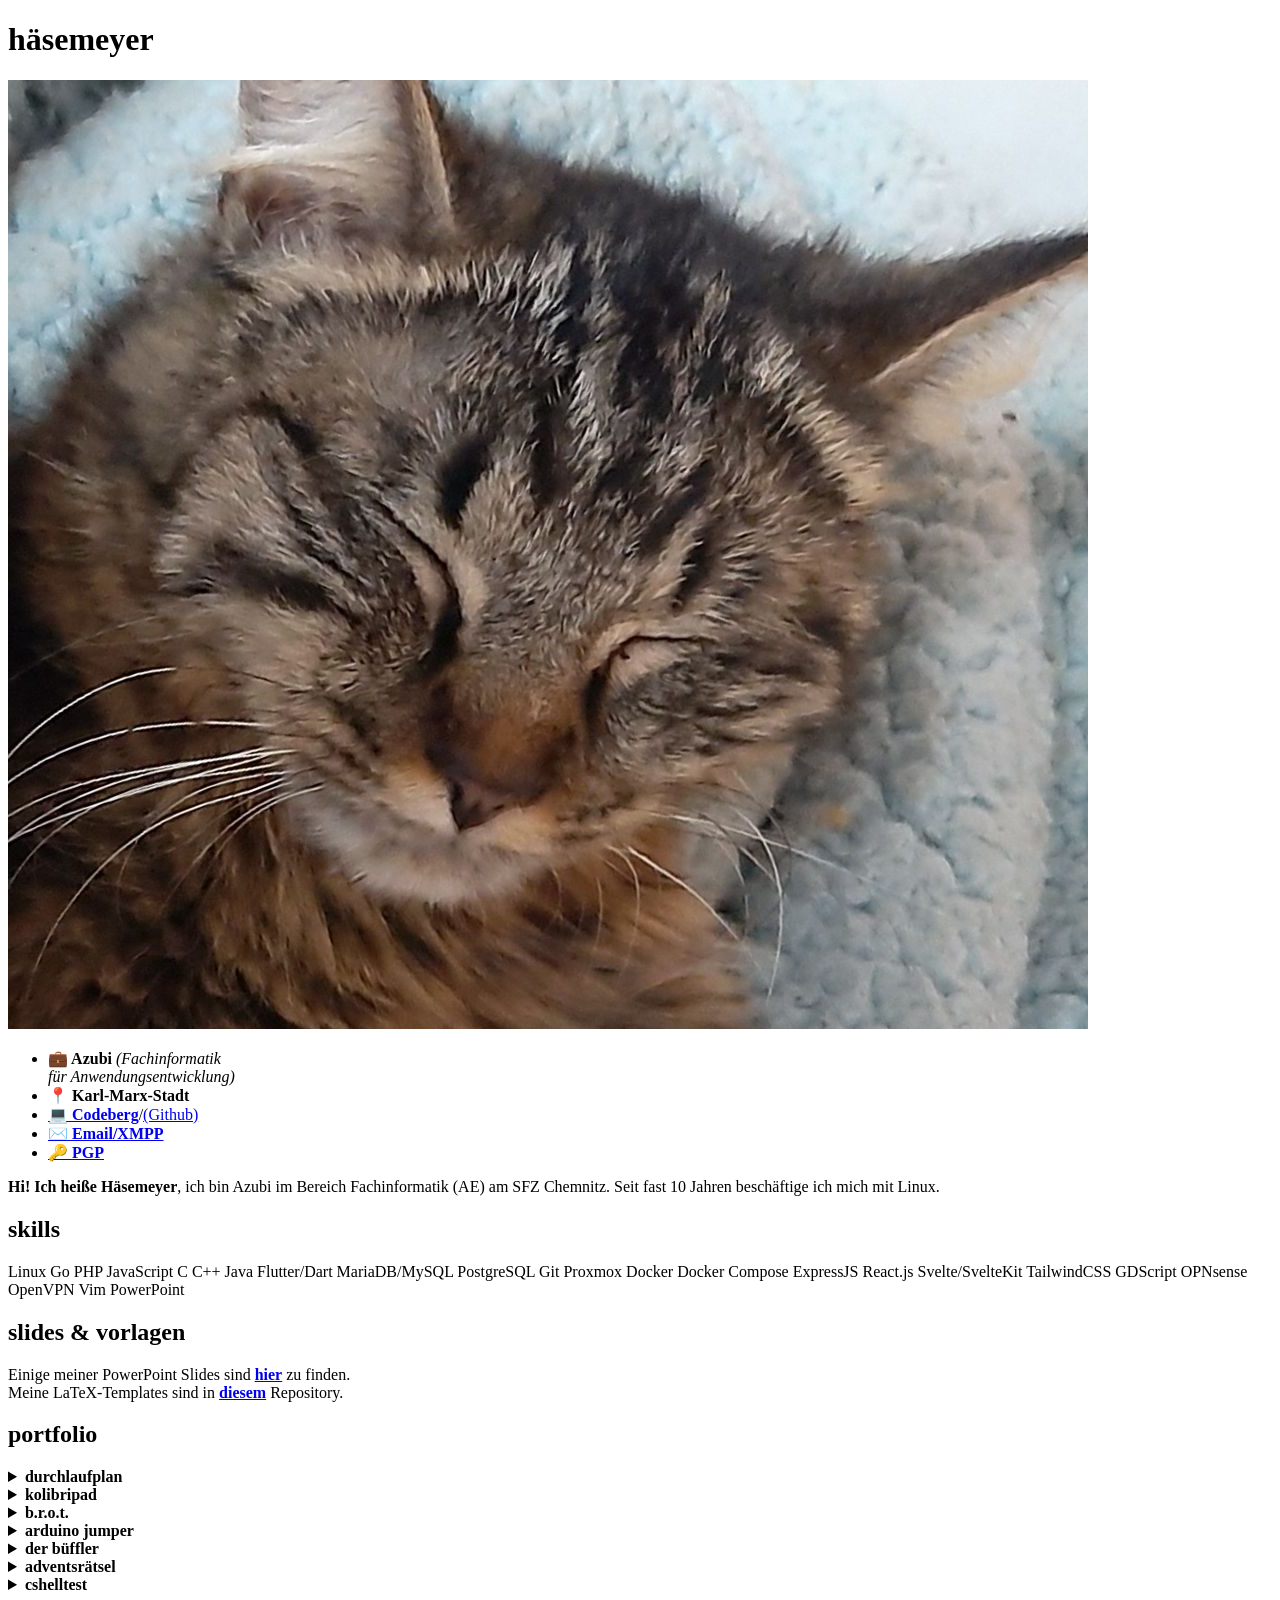
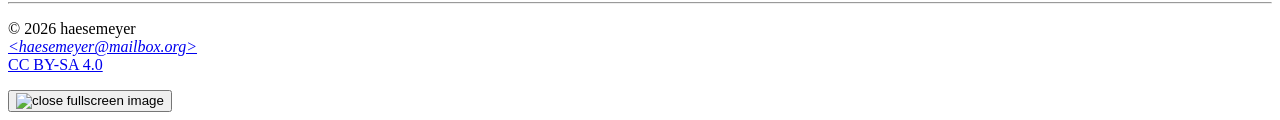
==== index.html @ 2babd820 "katze updaten" ====
<!DOCTYPE html>
<html>
<head>
	<meta charset="UTF-8">
	<meta name="viewport" content="width=device-width, initial-scale=1.0">
	<link rel="stylesheet" href="style.css">
	<link rel="icon" type="image/png" href="assets/rentier-kreis.png">
	<title>osthase.tech</title>
</head>
<body>

	<div id="content">

		<main>

			<div id="top">

				<h1>häsemeyer</h1>

				<div id="katze">
					<img src="assets/katze.jpg" alt="Foto meiner flauschigen kleinen Maine-Coon Katze" />
					<div class="display-none"></div>
				</div>

			</div>

			<section class="card" id="bio">
				<ul>
					<li><b>💼 Azubi</b> <i>(Fachinformatik<br> für Anwendungsentwicklung)</i></li>
					<li><b>📍 Karl-Marx-Stadt</b></li>
					<li><a href="https://codeberg.org/haesemeyer?tab=repositories" target="_blank" rel="noopener noreferrer"><b>💻 Codeberg</b></a>/<a href="https://github.com/haesemeyer-gh" target="_blank" rel="noopener noreferrer">(Github)</a></li>
					<li><a href="mailto:haesemeyer@mailbox.org"><b>✉️ Email/XMPP</b></a></li>
					<li><a href="https://codeberg.org/haesemeyer.gpg" target="_blank" rel="noopener noreferrer"><b>🔑 PGP</b></a></li>
				</ul>
			</section>

			<section>
				<p>
					<b>Hi! Ich heiße Häsemeyer</b>, ich bin Azubi im Bereich Fachinformatik (AE) am SFZ Chemnitz.
					Seit fast 10 Jahren beschäftige ich mich mit Linux.
				</p>
			</section>

		</main>

		<div class="vertical-line"></div>

		<div id="show">

			<section>

				<h2>skills</h2>

				<div id="skills">
					<span class="skill bg-text">Linux</span>
					<span class="skill bg-blue">Go</span>
					<span class="skill bg-purple">PHP</span>
					<span class="skill bg-yellow">JavaScript</span>
					<span class="skill bg-darkblue">C</span>
					<span class="skill bg-green">C++</span>
					<span class="skill bg-orange">Java</span>
					<span class="skill bg-blue">Flutter/Dart</span>
					<span class="skill bg-darkblue">MariaDB/MySQL</span>
					<span class="skill bg-darkblue">PostgreSQL</span>
					<span class="skill bg-red">Git</span>
					<span class="skill bg-orange">Proxmox</span>
					<span class="skill bg-blue">Docker</span>
					<span class="skill bg-blue">Docker Compose</span>
					<span class="skill bg-yellow">ExpressJS</span>
					<span class="skill bg-blue">React.js</span>
					<span class="skill bg-red">Svelte/SvelteKit</span>
					<span class="skill bg-blue">TailwindCSS</span>
					<span class="skill bg-darkblue">GDScript</span>
					<span class="skill bg-orange">OPNsense</span>
					<span class="skill bg-yellow">OpenVPN</span>
					<span class="skill bg-green">Vim</span>
					<span class="skill bg-red">PowerPoint</span>
				</div>

			</section>

			<section>

				<h2>slides & vorlagen</h2>

				<div class="pfbox">
					Einige meiner PowerPoint Slides sind <a href="https://codeberg.org/haesemeyer/slides/src/branch/master/README.md" target="_blank" rel="noopener noreferrer"><b>hier</b></a> zu finden.<br/>
					Meine LaTeX-Templates sind in <a href="https://codeberg.org/haesemeyer/latex" target="_blank" rel="noopener noreferrer"><b>diesem</b></a> Repository.
				</div>

			</section>


			<article id="portfolio">

				<h2>portfolio</h2>

				<!-- durchlaufplan -->
				<section class="portfolio-eintrag">
					<details>
						<summary><b>durchlaufplan</b></summary>
						<figure>
							<img src="assets/portfolio/durchlaufplan_01_planung.png" alt="" />
							<figcaption>Mock-Daten in einer nach Ausbilder gefilterten Übersicht über den Durchlaufplan.</figcaption>
						</figure>
						<p>
							Der <i>Durchlaufplan</i> ist ein Projekt, welches die alte, unübersichtliche und viel zu große
							"Durchlaufplan"-Excel-Tabelle des Kaufmännischen Bereichs ablösen und die Planung automatisieren soll.
							Der Durchlaufplan ist hauptsächlich in PHP geschrieben.
						</p>
						<p>
							<a href="https://github.com/SFZ-BBW-FI-Azubis/durchlaufplan" target="_blank" rel="noopener noreferrer">Repo (intern)</a>
						</p>
					</details>
				</section>

				<!-- kolibripad -->
				<section class="portfolio-eintrag">
					<details>
						<summary><b>kolibripad</b></summary>
						<figure>
							<img src="assets/portfolio/kolibripad_01_commands.png" alt="" />
							<figcaption>Eine geheime Botschaft wird mit KolibriPad verschlüsselt.</figcaption>
						</figure>
						<figure>
							<img src="assets/portfolio/kolibripad_02_keys.png" alt="" />
							<figcaption>Standard-Zeichensatz von KolibriPad<br>(88 Tasten ostdeutscher Schreibmaschinen)</figcaption>
						</figure>
						<p>
							<i>KolibriPad</i> ist eine einfache Implementation der <i>One Time Pad</i> Verschlüsselung.
							Es ist ein CLI-Programm geschrieben in Go mit Cobra.
						</p>
						<p>
							<a href="https://codeberg.org/haesemeyer/kolibripad" target="_blank" rel="noopener noreferrer">Repo</a>
						</p>
					</details>
				</section>

				<!-- brot -->
				<section class="portfolio-eintrag">
					<details>
						<summary><b>b.r.o.t.</b></summary>
						<figure>
							<img src="assets/portfolio/brot_01_titel.png" alt="" />
							<figcaption>Logo von B.R.O.T. - Beautiful RFID-Sensor of Time</figcaption>
						</figure>
						<figure>
							<img src="assets/portfolio/brot_03_uebersicht.png" alt="" />
							<figcaption>Übersicht über B.R.O.T.-Hardware: ESP32, LEDs, Lautsprecher, Display, RFID-Kartenleser und Uhr</figcaption>
						</figure>
						<p>
							<i>W.E.I.S.S./B.R.O.T.</i> ist ein Zeiterfassungssystem mit einem Arduino Nano ESP32.
							Azubis stempeln sich an dem <i>B.R.O.T.</i> mit ihrer Azubi-Karte ein.
							Nutzerverwaltung und Auswertung passieren über die <i>Wendige Einstempel-Internet-Server-Software</i>.
						</p>
						<p>
							Repos (intern):<br>
							<a href="https://github.com/SFZ-BBW-FI-Azubis/w.e.i.s.s." target="_blank" rel="noopener noreferrer">W.E.I.S.S.</a> /
							<a href="https://github.com/SFZ-BBW-FI-Azubis/b.r.o.t." target="_blank" rel="noopener noreferrer">B.R.O.T.</a>
						</p>
					</details>
				</section>

				<!-- arduino jumper -->
				<section class="portfolio-eintrag">
					<details>
						<summary><b>arduino jumper</b></summary>
						<figure>
							<img src="assets/portfolio/arduinojumper_01_gameplay.png" alt="" />
							<figcaption>Gameplay auf dem kleinen zweizeiligen LCD Bildschirm</figcaption>
						</figure>
						<figure>
							<img src="assets/portfolio/arduinojumper_02_hardware.png" alt="" />
							<figcaption>Alle unterstützten Hardware-Komponenten:<br>Displays, Eingabegeräte, LEDs, Lautsprecher und ganz viel Kabelsalat</figcaption>
						</figure>
						<p>
							<i>Arduino Jumper</i> ist ein Endless Runner, ähnlich wie das Chrome Dinosaurier Spiel, für unsere Arduino Baukästen.
							Es unterstützt viele optionale Bauteile, kann aber auch einfach mit Display und Gamepad gespielt werden.
							Ziel des Spiels ist es, so lange wie möglich zu überleben und dabei so viele Münzen wie möglich einzusammeln, ohne in einen Kaktus zu springen!
						</p>
						<p>
							<a href="https://github.com/SFZ-BBW-FI-Azubis/arduino-jumper" target="_blank" rel="noopener noreferrer">Repo</a> /
							<a href="https://effective-adventure-qr6v4yj.pages.github.io/arduino-jumper/" target="_blank" rel="noopener noreferrer">Dokumentation (intern)</a>
						</p>
					</details>
				</section>

				<!-- büffler -->
				<section class="portfolio-eintrag">
					<details>
						<figure>
							<img src="assets/portfolio/bueffler_01_kalenderansicht.png" alt="" />
							<figcaption><i>Der Büffler: Kalenderansicht - Es steht morgen ein Termin ("Klassenarbeit SQL" im Fach Datenbanken) an</i></figcaption>
						</figure>
						<summary><b>der büffler</b></summary>
						<p>
							<i>Der Büffler</i> ist ein kollaborativer Terminkalender für die Berufsschule.
							Nutzer können ganz einfach neue Termine (z.B. für Klassenarbeiten) erstellen und gemeinsam Notizen bearbeiten.
							E-Mail Digests und mobile Push-Benachrichtigungen erinnern die Azubis daran, dass eine Arbeit ansteht!
							Backend geschrieben in ExpressJS.
						</p>
						<p>
							<a href="https://github.com/SFZ-BBW-FI-Azubis/der_bueffler" target="_blank" rel="noopener noreferrer">Repo (intern)</a> /
							<a href="https://github.com/haesemeyer-gh/der_bueffler" target="_blank" rel="noopener noreferrer">Repo (klon)</a>
						</p>
					</details>
				</section>

				<!-- adventsrätsel -->
				<section class="portfolio-eintrag">
					<details>
						<summary><b>adventsrätsel</b></summary>
						<figure>
							<img src="assets/portfolio/advent_01_questions.png" alt="" />
							<figcaption><i>"Santa has Questions": Quiz</i></figcaption>
						</figure>
						<figure>
							<img src="assets/portfolio/advent_02_hanging.png" alt="" />
							<figcaption><i>"Hanging with Santa": Galgenmännchen</i></figcaption>
						</figure>
						<figure>
							<img src="assets/portfolio/advent_03_jumble.png" alt="" />
							<figcaption><i>"Santas jolly Jumble": Memory</i></figcaption>
						</figure>
						<p>
							Zu unserem Adventskalender habe ich unter anderem die Weihnachtsrätsel beigetragen.
							Das Backend ist in Go mit Gin und Gorilla Websockets geschrieben.
							Die Sieger der Spiele konnten sich für ein Gewinnspiel qualifizieren.
						</p>
						<p>
							<a href="https://github.com/SFZ-BBW-FI-Azubis/Advent-25" target="_blank" rel="noopener noreferrer">Repo (intern)</a>
						</p>
					</details>
				</section>

				<!-- cshelltest -->
				<section class="portfolio-eintrag">
					<details>
						<summary><b>cshelltest</b></summary>
						<figure>
							<img src="assets/portfolio/cshelltest_01_example.png" alt="" />
							<figcaption>Cshelltest in Aktion: Befehle ausführen</figcaption>
						</figure>
						<p>
							<i>Cshelltest</i> ist eine einfache Shell (geschrieben in C) um die Sprache zu lernen.
							Sie auch eine Skriptsprache!
						</p>
						<p>
							<a href="https://github.com/haesemeyer-gh/cshelltest" target="_blank" rel="noopener noreferrer">Repo (intern)</a>
						</p>
					</details>
				</section>

			</article>

		</div>

	</div>

	<footer>
		<hr />
		<p>
			© 2026 haesemeyer<br>
			<a href="mailto:haesemeyer@mailbox.org"><i>&lthaesemeyer@mailbox.org&gt</i></a><br>
			<a href="LICENSE.md" target="_blank" rel="noopener noreferrer">CC BY-SA 4.0</a><br>
		</p>
	</footer>

	<div id="fullscreen-img" class="display-none">
		<div>
			<div>
				<button id="fullscreen-close">
					<div>
						<img title="close fullscreen image" alt="close fullscreen image" src="assets/icons/exit-fullscreen.svg" />
					</div>
				</button>
				<div>
					<div id="fullscreen-src"></div>
				</div>
			</div>
		</div>
	</div>

	<script src="scripts/fullscreen-image.js"></script>
	<script src="scripts/katzenbeschleunigungsanlage.js"></script>

</body>
</html>
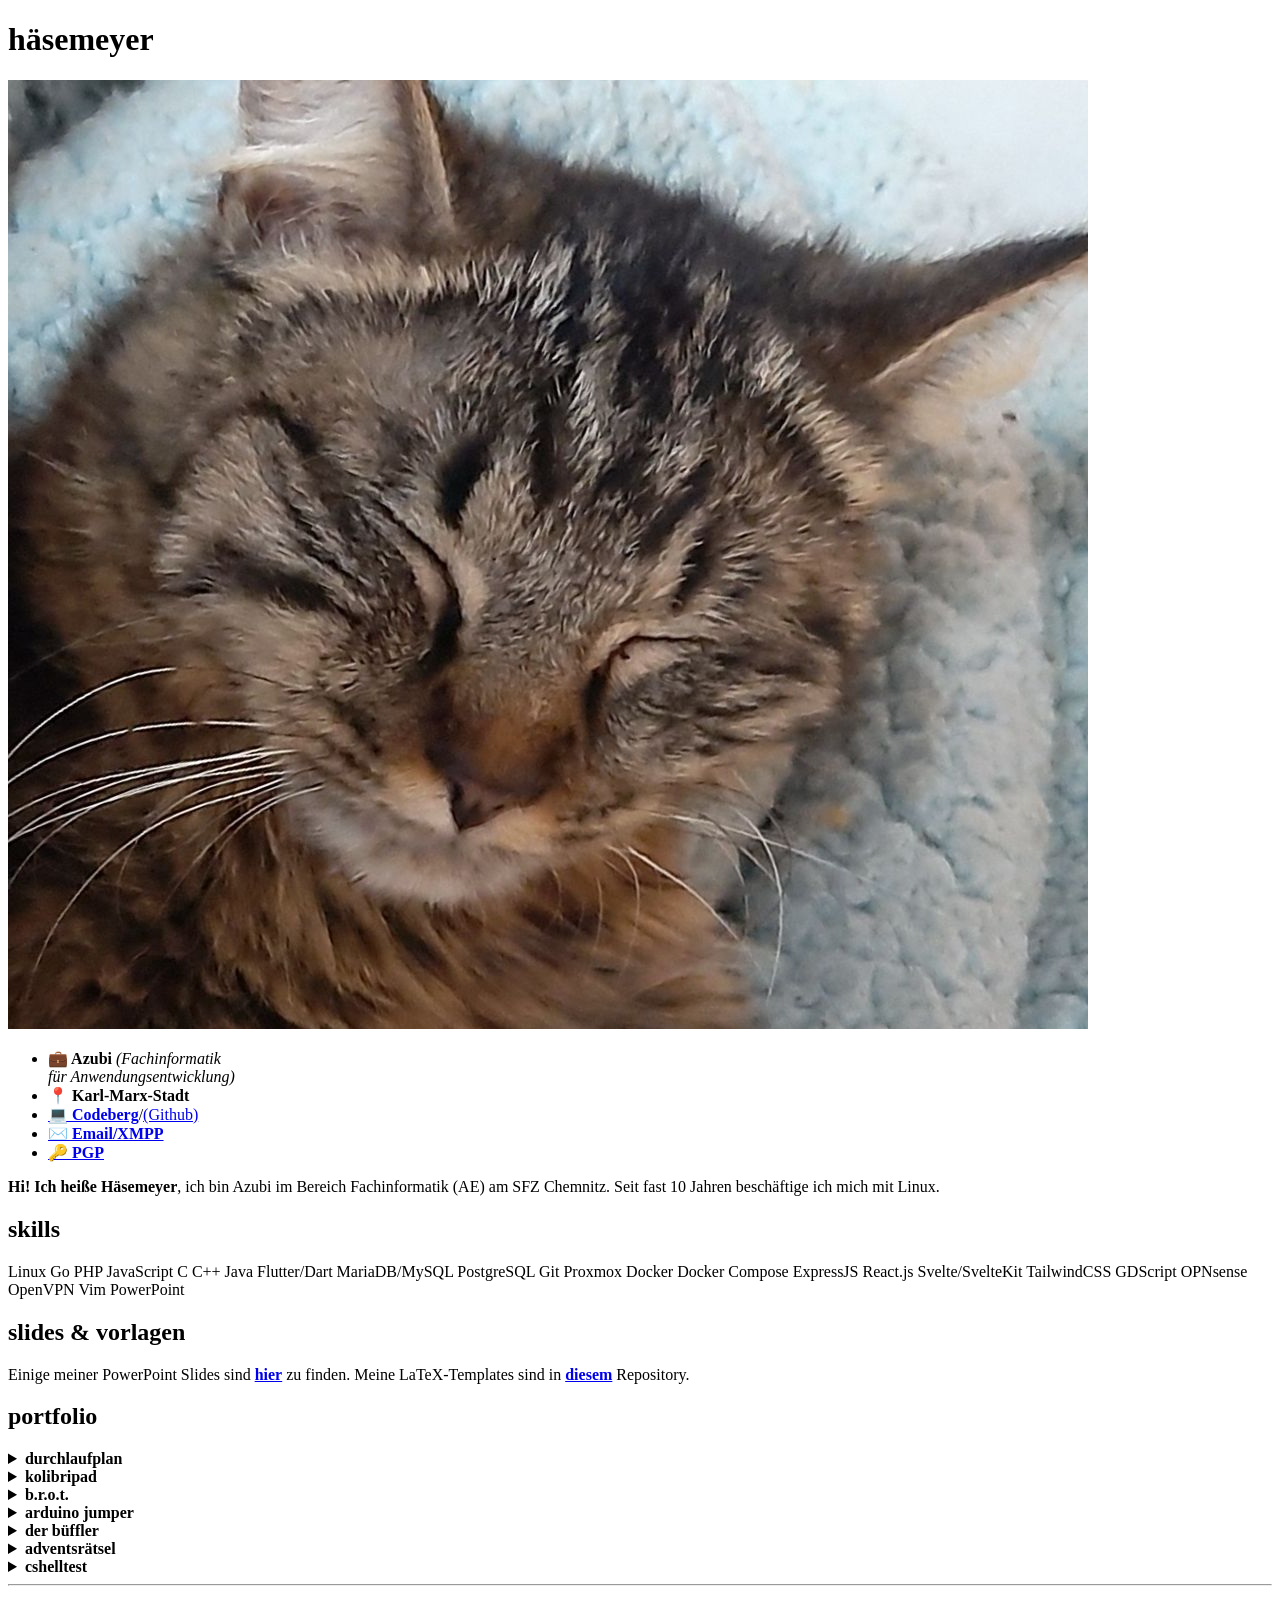
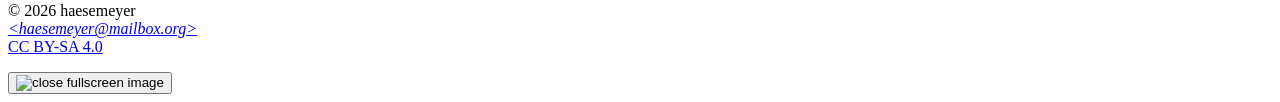
==== commit 28e7b454: "latex templates auf seite verlinken" ====
--- a/index.html
+++ b/index.html
@@ -18,7 +18,7 @@
 				<h1>häsemeyer</h1>
 
 				<div id="katze">
-					<img src="assets/katze.jpg" alt="Foto meiner flauschigen kleinen Maine-Coon Katze" />
+					<img src="assets/katze.jpg" alt="Katze" />
 					<div class="display-none"></div>
 				</div>
 
@@ -84,7 +84,7 @@
 				<h2>slides & vorlagen</h2>
 
 				<div class="pfbox">
-					Einige meiner PowerPoint Slides sind <a href="https://codeberg.org/haesemeyer/slides/src/branch/master/README.md" target="_blank" rel="noopener noreferrer"><b>hier</b></a> zu finden.<br/>
+					Einige meiner PowerPoint Slides sind <a href="https://codeberg.org/haesemeyer/slides/src/branch/master/README.md" target="_blank" rel="noopener noreferrer"><b>hier</b></a> zu finden.
 					Meine LaTeX-Templates sind in <a href="https://codeberg.org/haesemeyer/latex" target="_blank" rel="noopener noreferrer"><b>diesem</b></a> Repository.
 				</div>
 
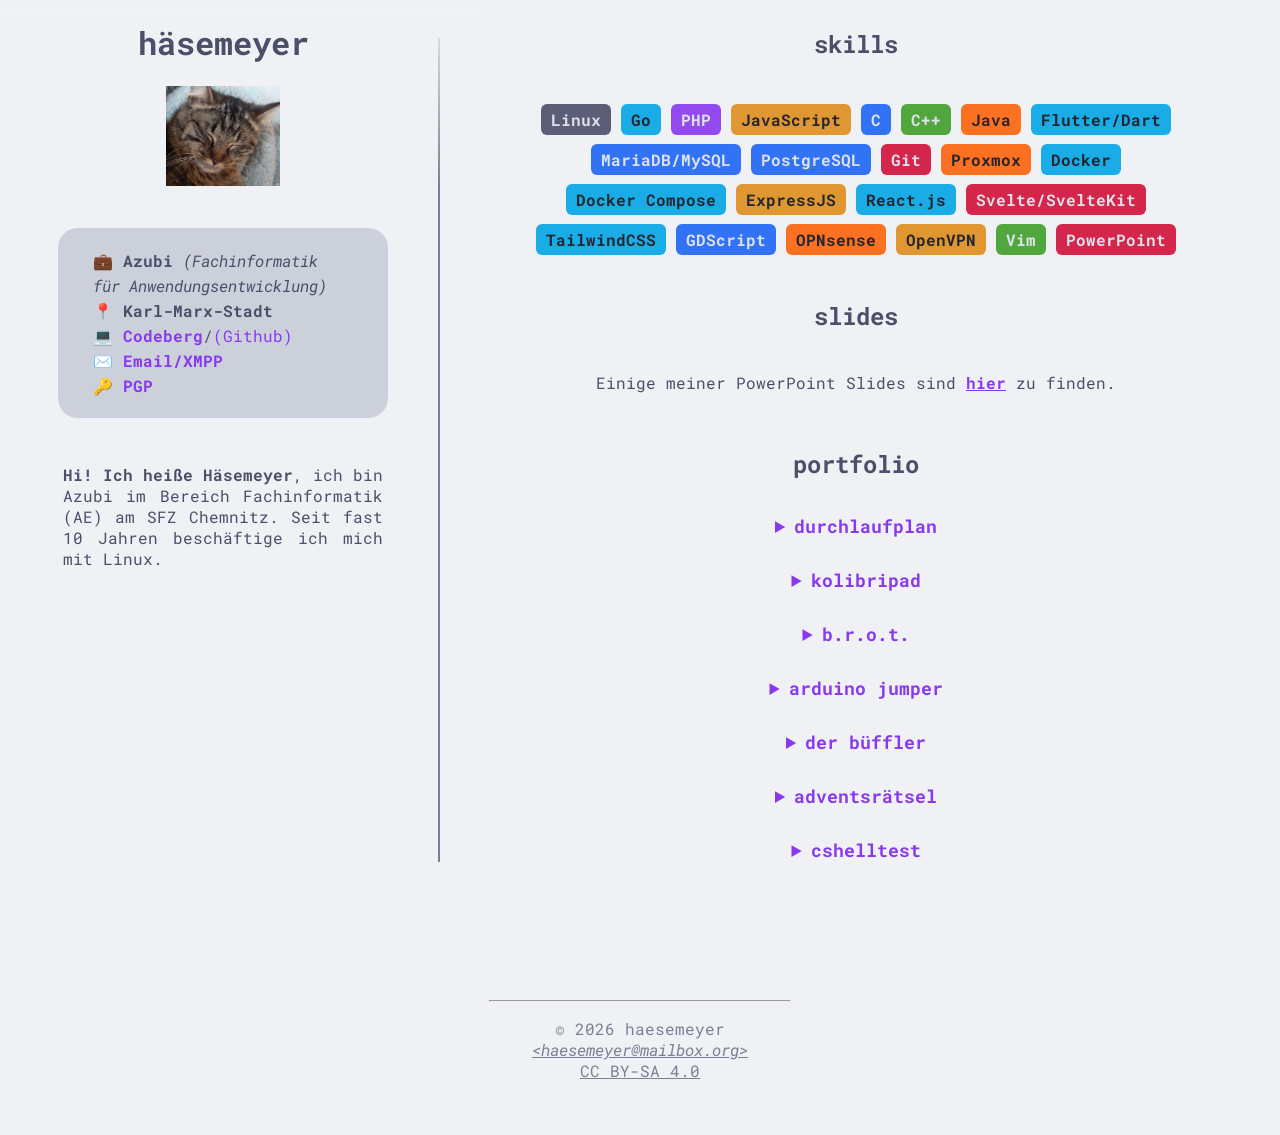
==== commit 7b713ea7: "portfolio: durchlaufplan" ====
--- a/index.html
+++ b/index.html
@@ -81,11 +81,10 @@
 
 			<section>
 
-				<h2>slides & vorlagen</h2>
+				<h2>slides</h2>
 
 				<div class="pfbox">
 					Einige meiner PowerPoint Slides sind <a href="https://codeberg.org/haesemeyer/slides/src/branch/master/README.md" target="_blank" rel="noopener noreferrer"><b>hier</b></a> zu finden.
-					Meine LaTeX-Templates sind in <a href="https://codeberg.org/haesemeyer/latex" target="_blank" rel="noopener noreferrer"><b>diesem</b></a> Repository.
 				</div>
 
 			</section>
--- a/style.css
+++ b/style.css
@@ -0,0 +1,416 @@
+/* Fonts */
+
+@import url('https://fonts.googleapis.com/css2?family=Libertinus+Mono&family=Roboto+Mono:ital,wght@0,100..700;1,100..700&display=swap');
+
+body {
+	font-family: "Roboto Mono", monospace;
+	font-optical-sizing: auto;
+}
+
+/* Colors */
+
+body {
+	background-color: #eff1f5;
+	color: #4c4f69;
+	accent-color: #8839ef;
+}
+a {
+	color: #8839ef;
+}
+footer,
+footer a {
+	color: #7c7f93;
+}
+.card {
+	background-color: #ccd0da;
+}
+.vertical-line {
+	background-color: #7c7f93;
+}
+#top {
+	background: linear-gradient(180deg, rgb(239, 241, 245) 0%, rgba(255, 255, 255, 0) 100%);
+}
+.portfolio-eintrag summary {
+	color: #8839ef;
+}
+.portfolio-eintrag figcaption {
+	color: #6c6f85;
+}
+.portfolio-eintrag details:open {
+	border-color: #9ca0b0;
+}
+.bg-pink,
+.bg-orange,
+.bg-yellow,
+.bg-blue {
+	color: #11111b;
+}
+.bg-red,
+.bg-green,
+.bg-darkblue,
+.bg-purple,
+.bg-text {
+	color: #dce0e8;
+}
+.bg-pink {
+	background-color: #ea76cb;
+}
+.bg-red {
+	background-color: #d20f39;
+}
+.bg-orange {
+	background-color: #fe640b;
+}
+.bg-yellow {
+	background-color: #df8e1d;
+}
+.bg-green {
+	background-color: #40a02b;
+}
+.bg-blue {
+	background-color: #04a5e5;
+}
+.bg-darkblue {
+	background-color: #1e66f5;
+}
+.bg-purple {
+	background-color: #8839ef;
+}
+.bg-text {
+	background-color: #4c4f69;
+}
+
+@media (prefers-color-scheme: dark) {
+
+	body {
+		background-color: #1e1e2e;
+		color: #cdd6f4;
+		accent-color: #cba6f7;
+	}
+	a {
+		color: #cba6f7;
+	}
+	footer,
+	footer a {
+		color: #9399b2;
+	}
+	.card {
+		background-color: #313244;
+	}
+	.vertical-line {
+		background-color: #9399b2;
+	}
+	#top {
+		background: linear-gradient(180deg, rgba(30, 30, 46, 1) 0%, rgba(255, 255, 255, 0) 100%);
+	}
+	.portfolio-eintrag summary {
+		color: #cba6f7;
+	}
+	.portfolio-eintrag figcaption {
+		color: #a6adc8;
+	}
+	.portfolio-eintrag details:open {
+		border-color: #6c7086;
+	}
+	.bg-pink,
+	.bg-orange,
+	.bg-yellow,
+	.bg-blue,
+	.bg-red,
+	.bg-green,
+	.bg-darkblue,
+	.bg-purple,
+	.bg-text {
+		color: #11111b;
+	}
+	.bg-pink {
+		background-color: #f5c2e7;
+	}
+	.bg-red {
+		background-color: #f38ba8;
+	}
+	.bg-orange {
+		background-color: #fab387;
+	}
+	.bg-yellow {
+		background-color: #f9e2af;
+	}
+	.bg-green {
+		background-color: #a6e3a1;
+	}
+	.bg-blue {
+		background-color: #89dceb;
+	}
+	.bg-darkblue {
+		background-color: #89b4fa;
+	}
+	.bg-purple {
+		background-color: #cba6f7;
+	}
+	.bg-text {
+		background-color: #cdd6f4;
+	}
+
+}
+
+/* General Layout */
+
+#content {
+	width: 100%;
+	display: flex;
+	flex-direction: row;
+	justify-content: space-between;
+	@media (width < 56rem) {
+		display: flex;
+		flex-direction: column;
+		align-items: center;
+	}
+}
+#show {
+	flex-grow: 1;
+}
+#content .vertical-line {
+	@media (width < 56rem) {
+		display: none;
+	}
+}
+
+.vertical-line {
+	margin: 30px 0;
+	width: 2px;
+}
+
+body,
+main,
+#show,
+#top,
+#katze,
+.portfolio-eintrag details,
+.portfolio-eintrag figure,
+#fullscreen-img > div {
+	display: flex;
+	flex-direction: column;
+	align-items: center;
+}
+
+h1 {
+	text-align: center;
+}
+h2 {
+	text-align: center;
+}
+
+main {
+	margin: 0 50px;
+}
+
+footer {
+	margin: 100px 20px 30px 20px;
+	text-align: center;
+}
+footer > hr {
+	width: 300px;
+}
+
+/* Profile */
+
+.card {
+	margin: 5px;
+	padding: 5px;
+	border-radius: 20px;
+}
+
+#bio {
+	margin: 30px 0;
+	ul {
+		margin: 0 15px;
+		padding: 15px;
+		line-height: 25px;
+		list-style-type: none;
+	}
+	a {
+		text-decoration: none;
+	}
+}
+
+main p {
+	text-align: justify;
+}
+
+main p,
+#bio {
+	width: 320px;
+}
+
+/* Katze */
+
+#top {
+	top: 0;
+	width: 40%;
+}
+@media (width >= 56rem) {
+	#top {
+		position: fixed;
+	}
+	#bio {
+		margin: 220px 0 30px 0;
+	}
+}
+
+#katze {
+	position: relative;
+}
+#katze > img {
+	animation: katze 4s ease-out infinite;
+	height: 100px;
+}
+#katze > div {
+	position: absolute;
+	bottom: 0;
+	width: 100%;
+	height: 70px;
+	background-size: ccover;
+	background-position: top;
+	background-repeat: no-repeat;
+	background-image: url("assets/explosion.gif");
+}
+@keyframes katze {
+	0% {
+		transform: scaleX(1);
+	}
+	50% {
+		transform: scaleX(2);
+	}
+	100% {
+		transform: scaleX(1);
+	}
+}
+
+/* Portfolio */
+
+#skills,
+.pfbox {
+	max-width: 650px;
+	padding: 20px;
+	text-align: center;
+}
+
+#skills {
+	line-height: 250%;
+}
+.skill {
+	transition: all 200ms ease-in-out;
+	border-radius: 6px;
+	padding: 5px 10px;
+	font-weight: bold;
+	white-space: nowrap;
+	opacity: 0.9;
+}
+.skill:hover {
+	padding: 6px 14px;
+	opacity: 1;
+}
+
+#portfolio {
+	max-width: 650px;
+	margin: 15px 20px
+}
+.portfolio-eintrag details:open {
+	margin: 0 0 1px 0;
+	border-width: 2px;
+	border-style: dashed;
+}
+.portfolio-eintrag details,
+.portfolio-eintrag figure {
+	margin: 0;
+	padding: 15px;
+	text-align: justify;
+}
+.portfolio-eintrag summary {
+	transition: all 300ms ease-out;
+	font-size: large;
+	text-align: center;
+	cursor: pointer;
+}
+.portfolio-eintrag summary:hover {
+	letter-spacing: 2px;
+}
+.portfolio-eintrag img {
+	width: 100%;
+	max-width: 300px;
+	cursor: pointer;
+}
+.portfolio-eintrag figcaption {
+	margin: 10px;
+	font-size: small;
+	text-align: center;
+}
+
+/* Fullscreen Image */
+
+.display-none {
+	display: none;
+}
+
+#fullscreen-img {
+	position: fixed;
+	top: 0;
+	left: 0;
+	width: 100vw;
+	height: 100vh;
+	box-sizing: border-box;
+	padding: 6.25rem;
+	@media (width < 64rem) {
+		padding: 3rem;
+	}
+	@media (width < 48rem) {
+		padding: 0;
+	}
+	background-color: rgba(24, 24, 37, 0.5);
+}
+#fullscreen-img > div {
+	height: 100%;
+}
+#fullscreen-img > div > div {
+	width: 100%;
+	height: 100%;
+	position: relative;
+}
+#fullscreen-close {
+	position: absolute;
+	top: 0;
+	right: 30px;
+	border: none;
+	background: none;
+	font-size: xx-large;
+	cursor: pointer;
+	div {
+		padding: 15px;
+		background: radial-gradient(circle,rgba(205, 214, 244, 0.8) 0%, rgba(0, 0, 0, 0.0) 50%, rgba(0, 0, 0, 0.0) 100%);
+		img {
+			transition: all 150ms ease-out;
+			width: 25px;
+			height: 25px;
+			margin: 15px;
+			@media (width < 48rem) {
+				margin: 10px;
+			}
+			opacity: 0.8;
+		}
+		img:hover {
+			filter: drop-shadow(0 3px 5px rgba(205, 214, 244, 1));
+		}
+	}
+}
+#fullscreen-img > div > div > div {
+	width: 100%;
+	height: 100%;
+	#fullscreen-src {
+		width: 100%;
+		height: 100%;
+		background-size: contain;
+		background-position: center;
+		background-repeat: no-repeat;
+	}
+}
+
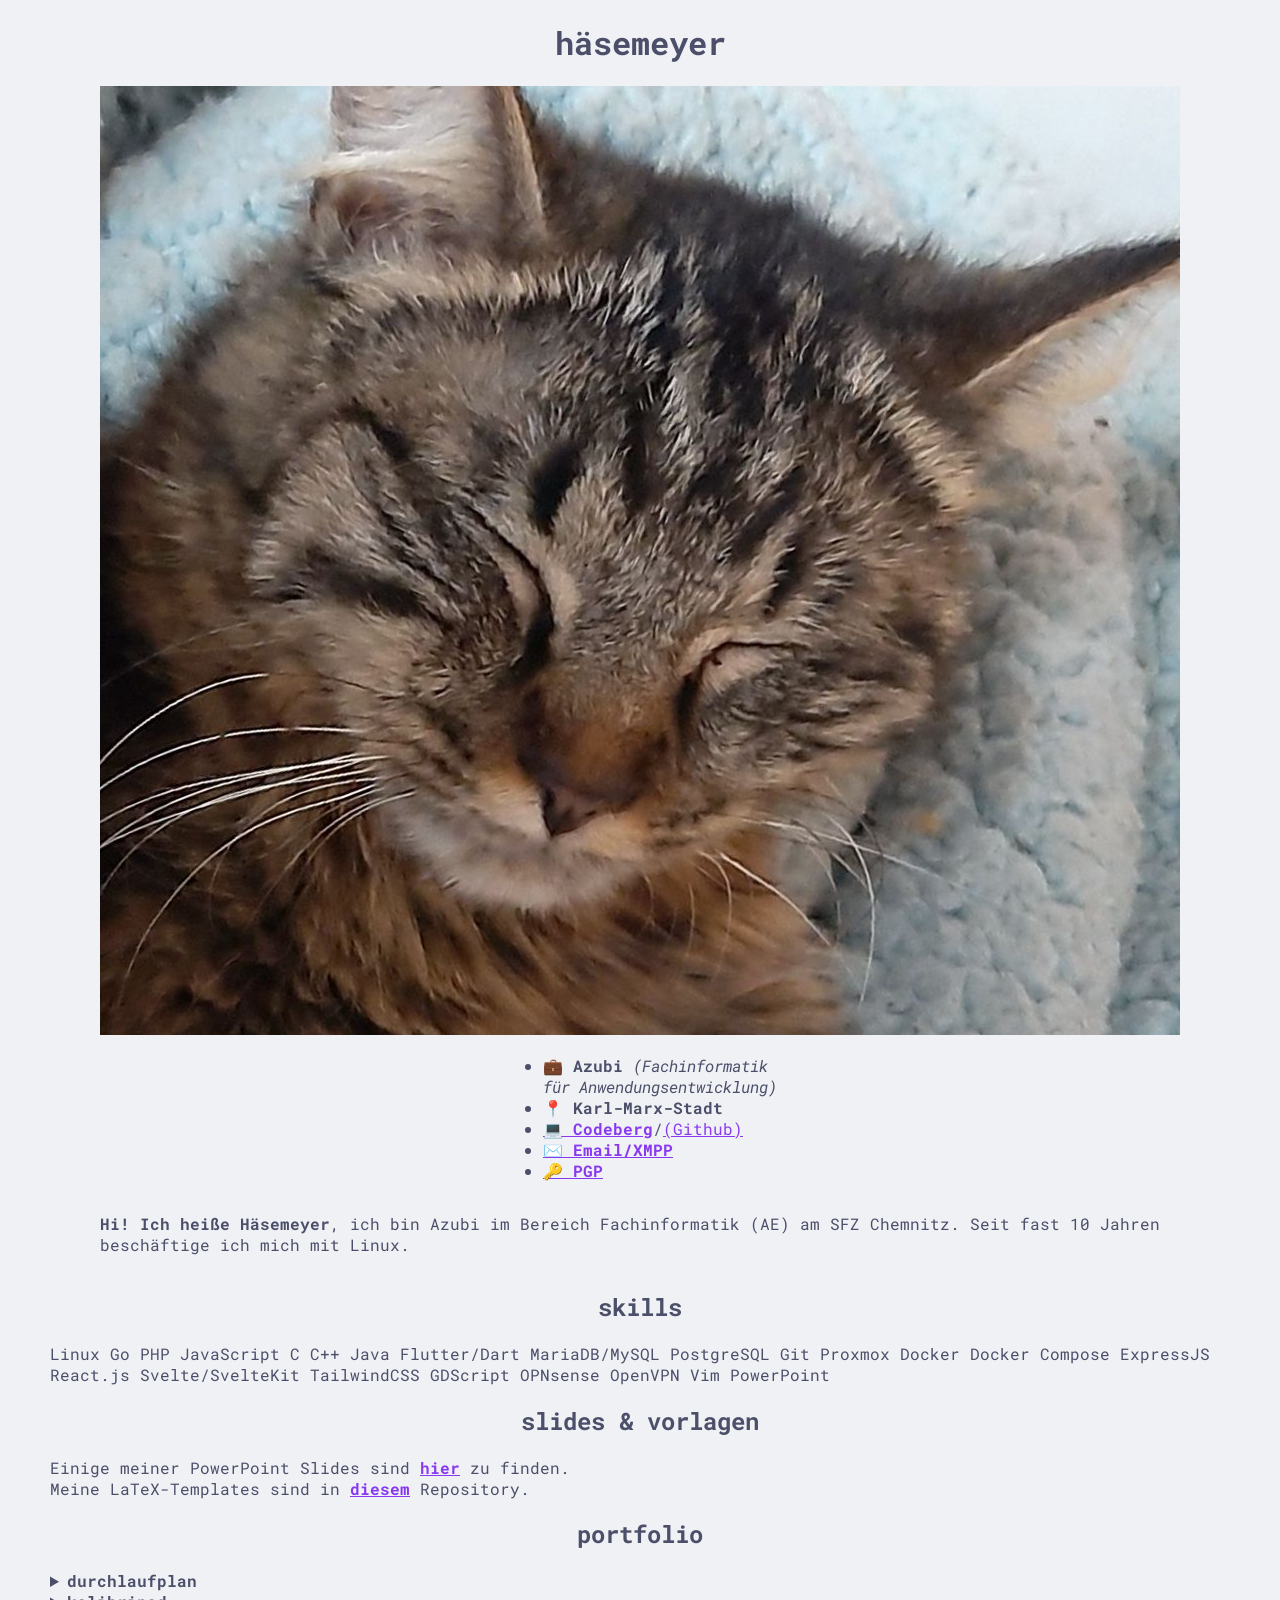
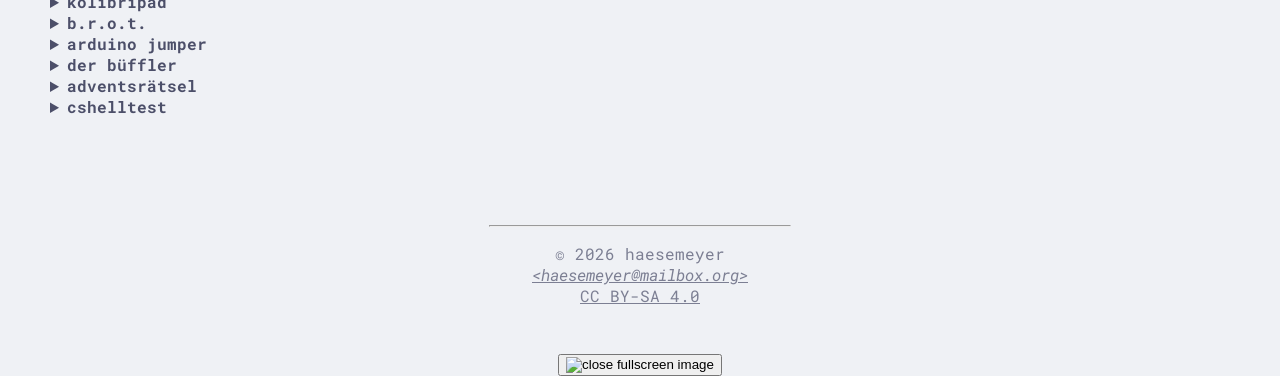
==== commit 4fc56613: "haupt-domain verändern" ====
--- a/index.html
+++ b/index.html
@@ -3,9 +3,14 @@
 <head>
 	<meta charset="UTF-8">
 	<meta name="viewport" content="width=device-width, initial-scale=1.0">
-	<link rel="stylesheet" href="style.css">
-	<link rel="icon" type="image/png" href="assets/rentier-kreis.png">
-	<title>osthase.tech</title>
+	<link rel="stylesheet" href="assets/style.css">
+	<link rel="icon" type="image/png" href="assets/katze.png">
+	<title>häsemeyer</title>
+	<meta property="og:title" content="häsemeyer">
+	<meta property="og:description" content="Hi! Ich heiße Häsemeyer, ich bin Azubi im Bereich Fachinformatik (AE) am SFZ Chemnitz. Seit fast 10 Jahren beschäftige ich mich mit Linux.">
+	<meta property="og:url" content="https://haesemeyer.dev">
+	<meta property="og:image" content="assets/banner.jpg">
+	<meta property="og:type" content="website">
 </head>
 <body>
 
@@ -18,7 +23,7 @@
 				<h1>häsemeyer</h1>
 
 				<div id="katze">
-					<img src="assets/katze.jpg" alt="Katze" />
+					<img src="assets/banner.jpg" alt="Foto meiner flauschigen kleinen Maine-Coon Katze" />
 					<div class="display-none"></div>
 				</div>
 
@@ -81,10 +86,11 @@
 
 			<section>
 
-				<h2>slides</h2>
+				<h2>slides & vorlagen</h2>
 
 				<div class="pfbox">
-					Einige meiner PowerPoint Slides sind <a href="https://codeberg.org/haesemeyer/slides/src/branch/master/README.md" target="_blank" rel="noopener noreferrer"><b>hier</b></a> zu finden.
+					Einige meiner PowerPoint Slides sind <a href="https://codeberg.org/haesemeyer/slides/src/branch/master/README.md" target="_blank" rel="noopener noreferrer"><b>hier</b></a> zu finden.<br/>
+					Meine LaTeX-Templates sind in <a href="https://codeberg.org/haesemeyer/latex" target="_blank" rel="noopener noreferrer"><b>diesem</b></a> Repository.
 				</div>
 
 			</section>
--- a/assets/style.css
+++ b/assets/style.css
@@ -0,0 +1,65 @@
+/* Fonts */
+
+@import url('https://fonts.googleapis.com/css2?family=Libertinus+Mono&family=Roboto+Mono:ital,wght@0,100..700;1,100..700&display=swap');
+
+body {
+	font-family: "Libertinus Mono", "Roboto Mono", monospace;
+	font-optical-sizing: auto;
+}
+
+/* Colors */
+
+body {
+	background-color: #eff1f5;
+	color: #4c4f69;
+	accent-color: #8839ef;
+}
+a {
+	color: #8839ef;
+}
+footer,
+footer a {
+	color: #7c7f93;
+}
+@media (prefers-color-scheme: dark) {
+	body {
+		background-color: #1e1e2e;
+		color: #cdd6f4;
+		accent-color: #cba6f7;
+	}
+	a {
+		color: #cba6f7;
+	}
+	footer,
+	footer a {
+		color: #9399b2;
+	}
+}
+
+/* General Layout */
+
+body,
+main {
+	display: flex;
+	flex-direction: column;
+	align-items: center;
+	margin: 0 50px;
+}
+
+main > img {
+	width: 256px;
+	height: 256px;
+}
+
+h1, h2, h3, h4, h5, h6 {
+	text-align: center;
+}
+
+footer {
+	margin: 100px 20px 30px 20px;
+	text-align: center;
+}
+footer > hr {
+	width: 300px;
+}
+
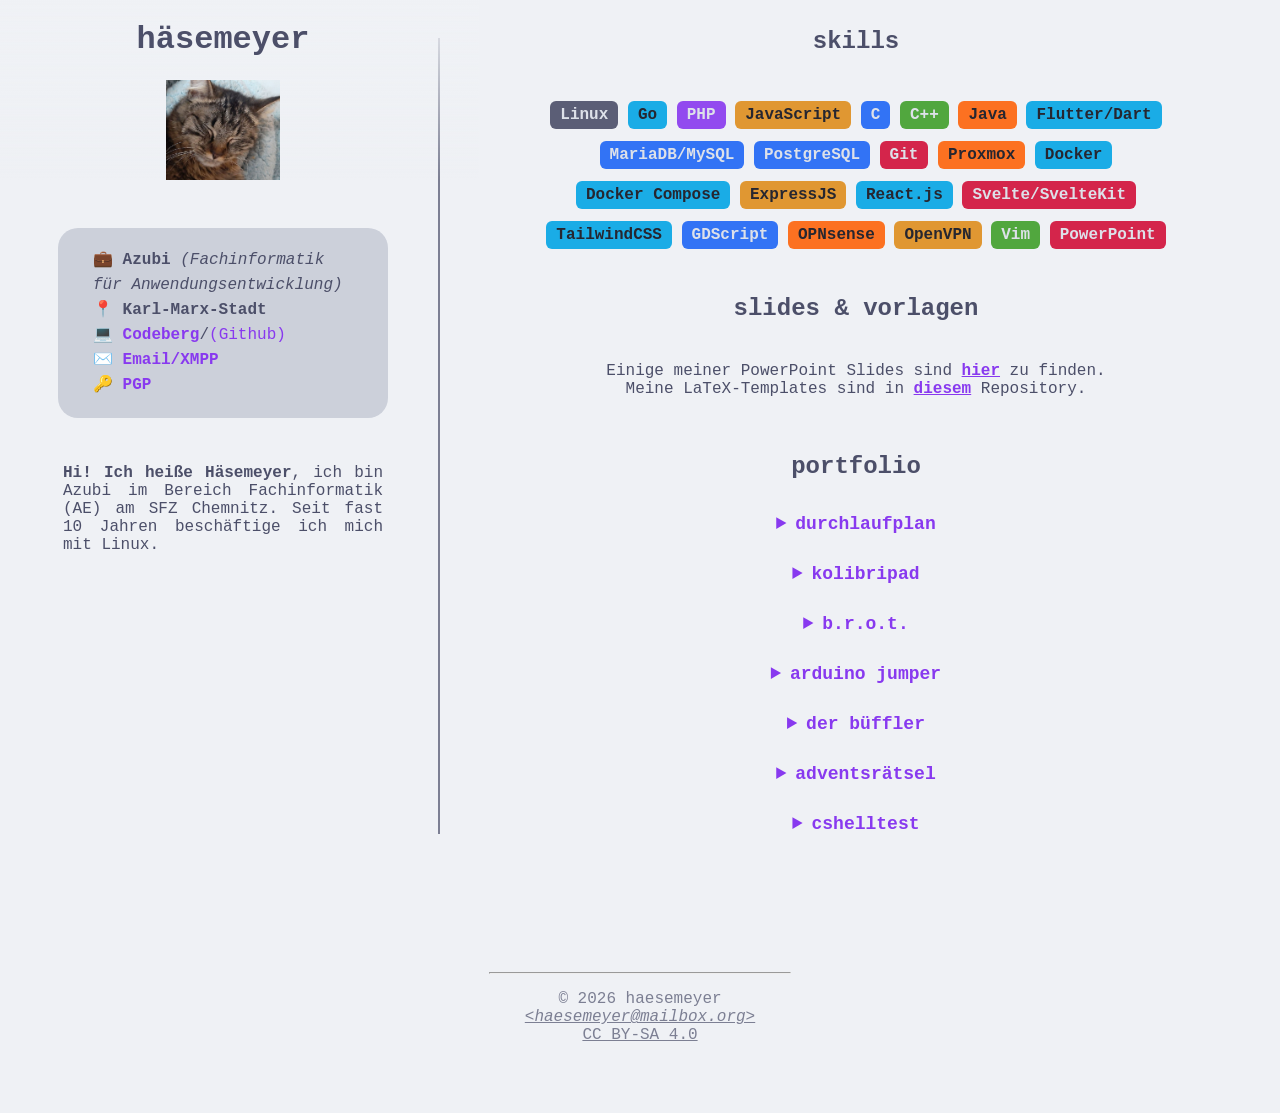
==== commit 11dddcae: "catify seite erstellt" ====
--- a/index.html
+++ b/index.html
@@ -22,10 +22,12 @@
 
 				<h1>häsemeyer</h1>
 
-				<div id="katze">
-					<img src="assets/banner.jpg" alt="Foto meiner flauschigen kleinen Maine-Coon Katze" />
-					<div class="display-none"></div>
-				</div>
+				<a href="catify">
+					<div id="katze">
+						<img src="assets/banner.jpg" alt="Foto meiner flauschigen kleinen Maine-Coon Katze" />
+						<div class="display-none"></div>
+					</div>
+				</a>
 
 			</div>
 
@@ -291,4 +293,3 @@
 
 </body>
 </html>
-
--- a/assets/style.css
+++ b/assets/style.css
@@ -1,9 +1,13 @@
+:root {
+	--katze-stretchiness: 2;
+}
+
 /* Fonts */
 
 @import url('https://fonts.googleapis.com/css2?family=Libertinus+Mono&family=Roboto+Mono:ital,wght@0,100..700;1,100..700&display=swap');
 
 body {
-	font-family: "Libertinus Mono", "Roboto Mono", monospace;
+	font-family: "Roboto Mono", monospace;
 	font-optical-sizing: auto;
 }
 
@@ -21,7 +25,67 @@
 footer a {
 	color: #7c7f93;
 }
+.card {
+	background-color: #ccd0da;
+}
+.vertical-line {
+	background-color: #7c7f93;
+}
+#top {
+	background: linear-gradient(180deg, rgb(239, 241, 245) 0%, rgba(255, 255, 255, 0) 100%);
+}
+.portfolio-eintrag summary {
+	color: #8839ef;
+}
+.portfolio-eintrag figcaption {
+	color: #6c6f85;
+}
+.portfolio-eintrag details:open {
+	border-color: #9ca0b0;
+}
+.bg-pink,
+.bg-orange,
+.bg-yellow,
+.bg-blue {
+	color: #11111b;
+}
+.bg-red,
+.bg-green,
+.bg-darkblue,
+.bg-purple,
+.bg-text {
+	color: #dce0e8;
+}
+.bg-pink {
+	background-color: #ea76cb;
+}
+.bg-red {
+	background-color: #d20f39;
+}
+.bg-orange {
+	background-color: #fe640b;
+}
+.bg-yellow {
+	background-color: #df8e1d;
+}
+.bg-green {
+	background-color: #40a02b;
+}
+.bg-blue {
+	background-color: #04a5e5;
+}
+.bg-darkblue {
+	background-color: #1e66f5;
+}
+.bg-purple {
+	background-color: #8839ef;
+}
+.bg-text {
+	background-color: #4c4f69;
+}
+
 @media (prefers-color-scheme: dark) {
+
 	body {
 		background-color: #1e1e2e;
 		color: #cdd6f4;
@@ -34,25 +98,114 @@
 	footer a {
 		color: #9399b2;
 	}
+	.card {
+		background-color: #313244;
+	}
+	.vertical-line {
+		background-color: #9399b2;
+	}
+	#top {
+		background: linear-gradient(180deg, rgba(30, 30, 46, 1) 0%, rgba(255, 255, 255, 0) 100%);
+	}
+	.portfolio-eintrag summary {
+		color: #cba6f7;
+	}
+	.portfolio-eintrag figcaption {
+		color: #a6adc8;
+	}
+	.portfolio-eintrag details:open {
+		border-color: #6c7086;
+	}
+	.bg-pink,
+	.bg-orange,
+	.bg-yellow,
+	.bg-blue,
+	.bg-red,
+	.bg-green,
+	.bg-darkblue,
+	.bg-purple,
+	.bg-text {
+		color: #11111b;
+	}
+	.bg-pink {
+		background-color: #f5c2e7;
+	}
+	.bg-red {
+		background-color: #f38ba8;
+	}
+	.bg-orange {
+		background-color: #fab387;
+	}
+	.bg-yellow {
+		background-color: #f9e2af;
+	}
+	.bg-green {
+		background-color: #a6e3a1;
+	}
+	.bg-blue {
+		background-color: #89dceb;
+	}
+	.bg-darkblue {
+		background-color: #89b4fa;
+	}
+	.bg-purple {
+		background-color: #cba6f7;
+	}
+	.bg-text {
+		background-color: #cdd6f4;
+	}
+
 }
 
 /* General Layout */
 
+#content {
+	width: 100%;
+	display: flex;
+	flex-direction: row;
+	justify-content: space-between;
+	@media (width < 56rem) {
+		display: flex;
+		flex-direction: column;
+		align-items: center;
+	}
+}
+#show {
+	flex-grow: 1;
+}
+#content .vertical-line {
+	@media (width < 56rem) {
+		display: none;
+	}
+}
+
+.vertical-line {
+	margin: 30px 0;
+	width: 2px;
+}
+
 body,
-main {
+main,
+#show,
+#top,
+#katze,
+.portfolio-eintrag details,
+.portfolio-eintrag figure,
+#fullscreen-img > div {
 	display: flex;
 	flex-direction: column;
 	align-items: center;
+}
+
+h1 {
+	text-align: center;
+}
+h2 {
+	text-align: center;
+}
+
+main {
 	margin: 0 50px;
-}
-
-main > img {
-	width: 256px;
-	height: 256px;
-}
-
-h1, h2, h3, h4, h5, h6 {
-	text-align: center;
 }
 
 footer {
@@ -63,3 +216,275 @@
 	width: 300px;
 }
 
+/* Profile */
+
+.card {
+	margin: 5px;
+	padding: 5px;
+	border-radius: 20px;
+}
+
+#bio {
+	margin: 30px 0;
+	ul {
+		margin: 0 15px;
+		padding: 15px;
+		line-height: 25px;
+		list-style-type: none;
+	}
+	a {
+		text-decoration: none;
+	}
+}
+
+main p {
+	text-align: justify;
+}
+
+main p,
+#bio {
+	width: 320px;
+}
+
+/* Katze */
+
+#top {
+	top: 0;
+	width: 40%;
+}
+@media (width >= 56rem) {
+	#top {
+		position: fixed;
+	}
+	#bio {
+		margin: 220px 0 30px 0;
+	}
+}
+
+#katze {
+	position: relative;
+}
+#katze > img {
+	animation: katze 4s ease-out infinite;
+	height: 100px;
+}
+#katze > div {
+	position: absolute;
+	bottom: 0;
+	width: 100%;
+	height: 70px;
+	background-size: cover;
+	background-position: top;
+	background-repeat: no-repeat;
+	background-image: url("explosion.gif");
+}
+@keyframes katze {
+	0% {
+		transform: scaleX(1);
+	}
+	50% {
+		transform: scaleX(var(--katze-stretchiness));
+	}
+	100% {
+		transform: scaleX(1);
+	}
+}
+
+/* Catify */
+
+.catify-menu {
+	margin: 3rem 5px;
+}
+
+.catify-title {
+	margin: 0.5rem;	
+	text-align: center;
+}
+
+.catify-label {
+	padding: 0.5rem;
+	font-size: 0.85rem;
+}
+
+#catify-height,
+#catify-stretchiness,
+#catify-speed,
+#catify-src {
+	width: 18rem;
+	margin: 0.5rem;
+	padding: 0.3rem;
+	border-radius: 0.3rem;
+	border: 1px solid #4c4f69;
+	color: #4c4f69;
+	background-color: #bcc0cc;
+	@media (prefers-color-scheme: dark) {
+		border-color: #cdd6f4;
+		color: #cdd6f4;
+		background-color: #45475a;
+	}
+}
+#catify-src:hover {
+	background-color: #ccd0da;
+	@media (prefers-color-scheme: dark) {
+		background-color: #313244;
+	}
+}
+
+#catify-reset {
+	width: 7rem;
+	margin: 1rem 0.5rem;
+	padding: 0.2rem;
+	border-radius: 0.5rem;
+	border: 2px solid #e64553;
+	color: #e64553;
+	background-color: #bcc0cc;
+	@media (prefers-color-scheme: dark) {
+		border-color: #eba0ac;
+		color: #eba0ac;
+		background-color: #45475a;
+	}
+}
+#catify-reset:hover {
+	border-color: #d20f39;
+	color: #d20f39;
+	@media (prefers-color-scheme: dark) {
+		border-color: #f38ba8;
+		color: #f38ba8;
+	}
+}
+#catify-reset:active {
+	background-color: #d20f39;
+	color: #bcc0cc;
+	@media (prefers-color-scheme: dark) {
+		background-color: #f38ba8;
+		color: #45475a;
+	}
+}
+
+/* Portfolio */
+
+#skills,
+.pfbox {
+	max-width: 650px;
+	padding: 20px;
+	text-align: center;
+}
+
+#skills {
+	line-height: 250%;
+}
+.skill {
+	transition: all 200ms ease-in-out;
+	border-radius: 6px;
+	padding: 5px 10px;
+	font-weight: bold;
+	white-space: nowrap;
+	opacity: 0.9;
+}
+.skill:hover {
+	padding: 6px 14px;
+	opacity: 1;
+}
+
+#portfolio {
+	max-width: 650px;
+	margin: 15px 20px
+}
+.portfolio-eintrag details:open {
+	margin: 0 0 1px 0;
+	border-width: 2px;
+	border-style: dashed;
+}
+.portfolio-eintrag details,
+.portfolio-eintrag figure {
+	margin: 0;
+	padding: 15px;
+	text-align: justify;
+}
+.portfolio-eintrag summary {
+	transition: all 300ms ease-out;
+	font-size: large;
+	text-align: center;
+	cursor: pointer;
+}
+.portfolio-eintrag summary:hover {
+	letter-spacing: 2px;
+}
+.portfolio-eintrag img {
+	width: 100%;
+	max-width: 300px;
+	cursor: pointer;
+}
+.portfolio-eintrag figcaption {
+	margin: 10px;
+	font-size: small;
+	text-align: center;
+}
+
+/* Fullscreen Image */
+
+.display-none {
+	display: none;
+}
+
+#fullscreen-img {
+	position: fixed;
+	top: 0;
+	left: 0;
+	width: 100vw;
+	height: 100vh;
+	box-sizing: border-box;
+	padding: 6.25rem;
+	@media (width < 64rem) {
+		padding: 3rem;
+	}
+	@media (width < 48rem) {
+		padding: 0;
+	}
+	background-color: rgba(24, 24, 37, 0.5);
+}
+#fullscreen-img > div {
+	height: 100%;
+}
+#fullscreen-img > div > div {
+	width: 100%;
+	height: 100%;
+	position: relative;
+}
+#fullscreen-close {
+	position: absolute;
+	top: 0;
+	right: 30px;
+	border: none;
+	background: none;
+	font-size: xx-large;
+	cursor: pointer;
+	div {
+		padding: 15px;
+		background: radial-gradient(circle,rgba(205, 214, 244, 0.8) 0%, rgba(0, 0, 0, 0.0) 50%, rgba(0, 0, 0, 0.0) 100%);
+		img {
+			transition: all 150ms ease-out;
+			width: 25px;
+			height: 25px;
+			margin: 15px;
+			@media (width < 48rem) {
+				margin: 10px;
+			}
+			opacity: 0.8;
+		}
+		img:hover {
+			filter: drop-shadow(0 3px 5px rgba(205, 214, 244, 1));
+		}
+	}
+}
+#fullscreen-img > div > div > div {
+	width: 100%;
+	height: 100%;
+	#fullscreen-src {
+		width: 100%;
+		height: 100%;
+		background-size: contain;
+		background-position: center;
+		background-repeat: no-repeat;
+	}
+}
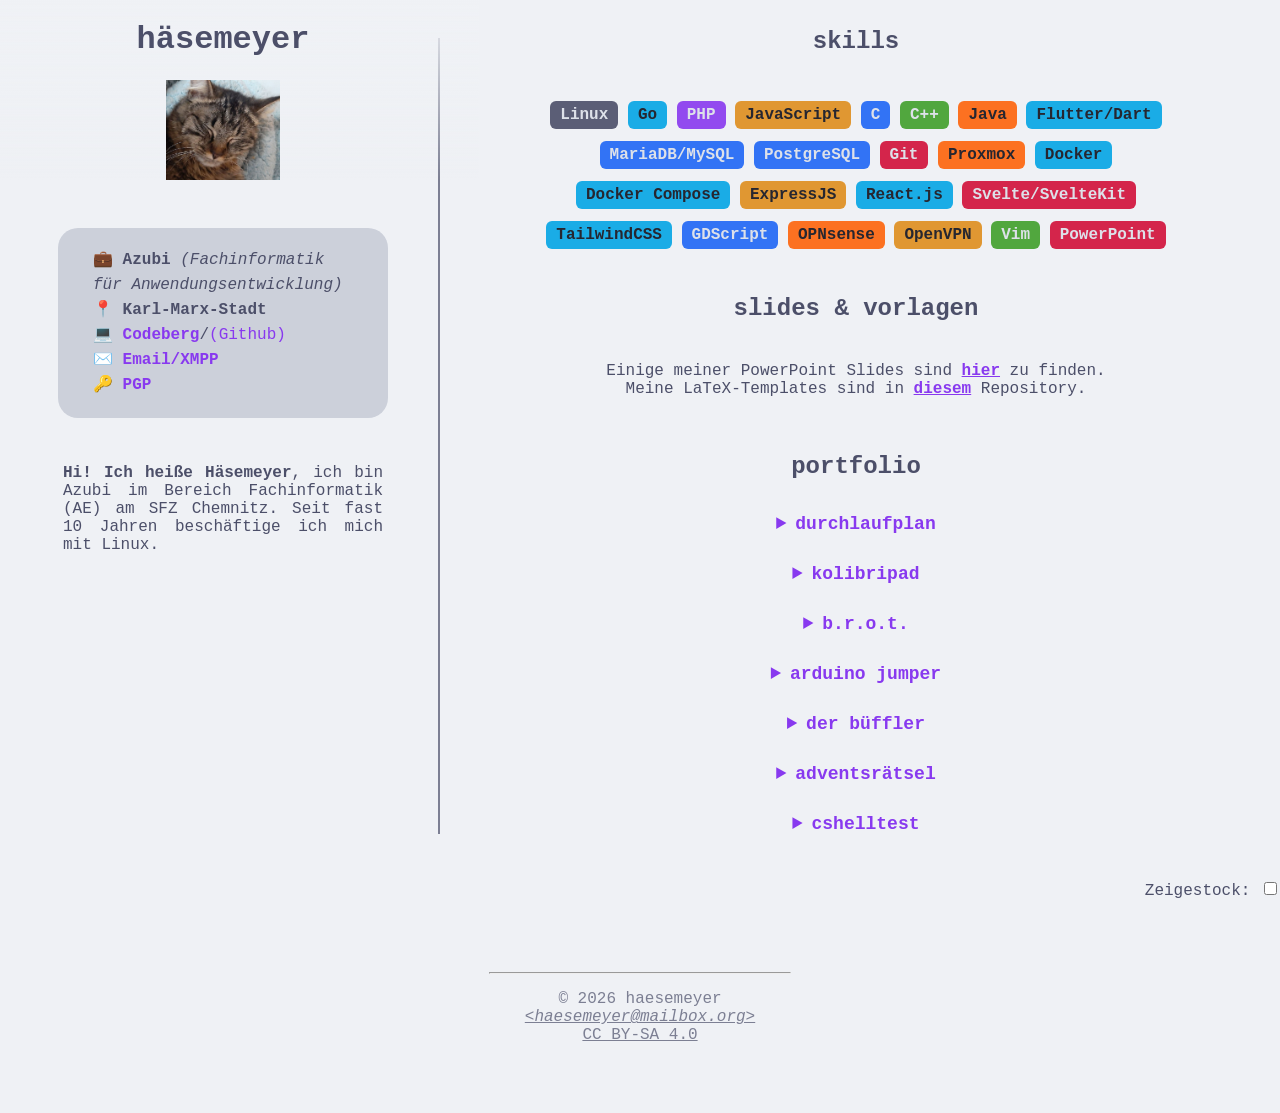
==== commit 4042e5d2: "zeigestock" ====
--- a/index.html
+++ b/index.html
@@ -9,7 +9,7 @@
 	<meta property="og:title" content="häsemeyer">
 	<meta property="og:description" content="Hi! Ich heiße Häsemeyer, ich bin Azubi im Bereich Fachinformatik (AE) am SFZ Chemnitz. Seit fast 10 Jahren beschäftige ich mich mit Linux.">
 	<meta property="og:url" content="https://haesemeyer.dev">
-	<meta property="og:image" content="assets/banner.jpg">
+	<meta property="og:image" content="https://haesemeyer.dev/assets/banner.jpg">
 	<meta property="og:type" content="website">
 </head>
 <body>
@@ -290,6 +290,7 @@
 
 	<script src="scripts/fullscreen-image.js"></script>
 	<script src="scripts/katzenbeschleunigungsanlage.js"></script>
+	<script src="scripts/zeigestock.js"></script>
 
 </body>
 </html>
